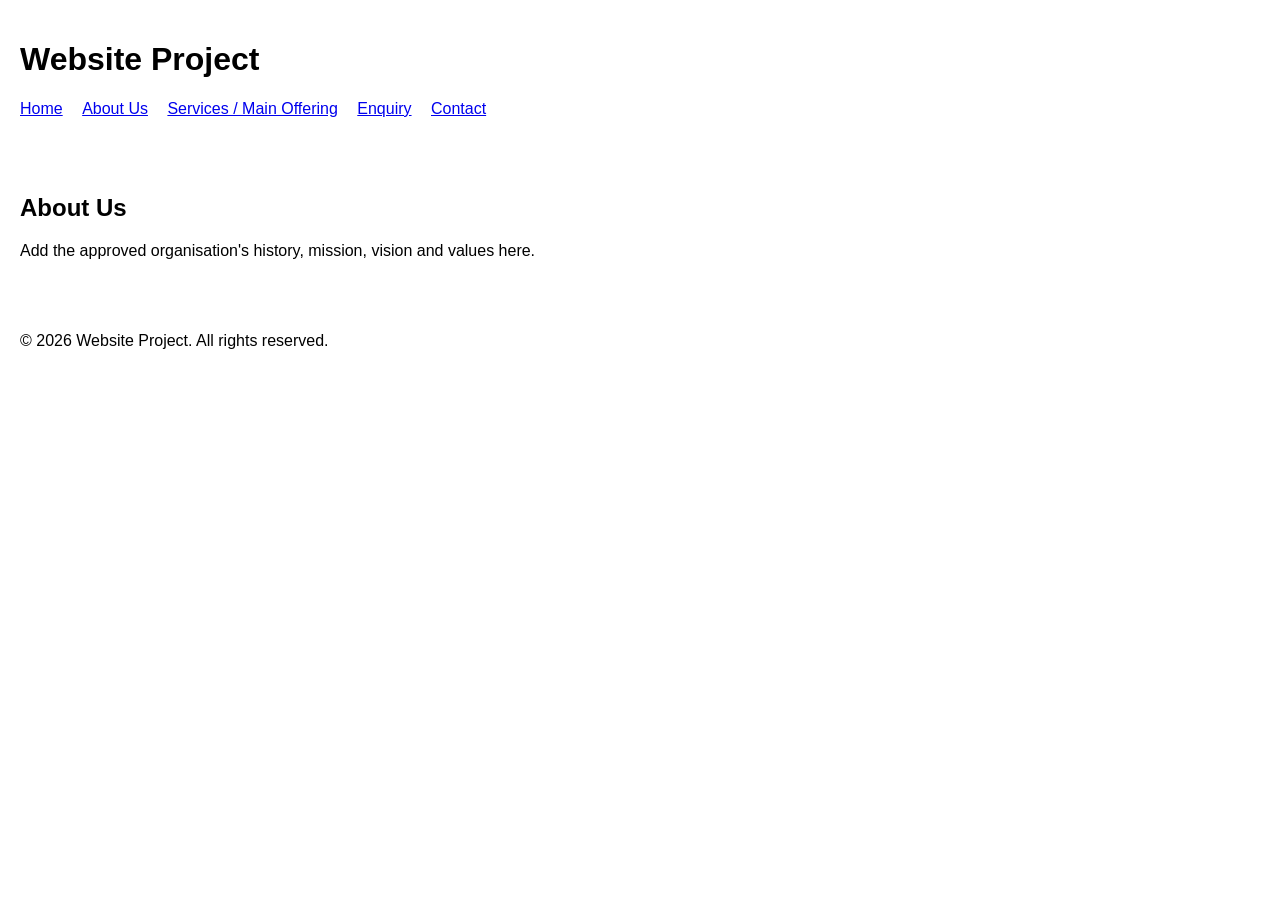
==== about.html @ 6be982ea "Add files via upload" ====
<!DOCTYPE html>
<html lang="en">
<head>
    <meta charset="UTF-8">
    <meta name="viewport" content="width=device-width, initial-scale=1.0">
    <title>About Us | Website Project</title>
    <link rel="stylesheet" href="css/styles.css">
</head>
<body>

    <!-- Header and main navigation -->
    <header>
        <h1>Website Project</h1>
        <nav>
            <ul>
                <li><a href="index.html">Home</a></li>
                <li><a href="about.html">About Us</a></li>
                <li><a href="services.html">Services / Main Offering</a></li>
                <li><a href="enquiry.html">Enquiry</a></li>
                <li><a href="contact.html">Contact</a></li>
            </ul>
        </nav>
    </header>

    <!-- Main page content -->
    <main>
        <section>
            <h2>About Us</h2>
            <p>Add the approved organisation's history, mission, vision and values here.</p>
        </section>
    </main>

    <!-- Website footer -->
    <footer>
        <p>&copy; 2026 Website Project. All rights reserved.</p>
    </footer>

    <script src="js/script.js"></script>
</body>
</html>
---- css/styles.css ----
/* 
   WEDE5020 Part 1
   Basic stylesheet placeholder.
   Detailed CSS styling will be added in a later part of the POE.
*/

body {
    font-family: Arial, sans-serif;
    margin: 0;
    padding: 0;
}

header,
main,
footer {
    padding: 20px;
}

nav ul {
    list-style: none;
    padding: 0;
}

nav li {
    display: inline;
    margin-right: 15px;
}
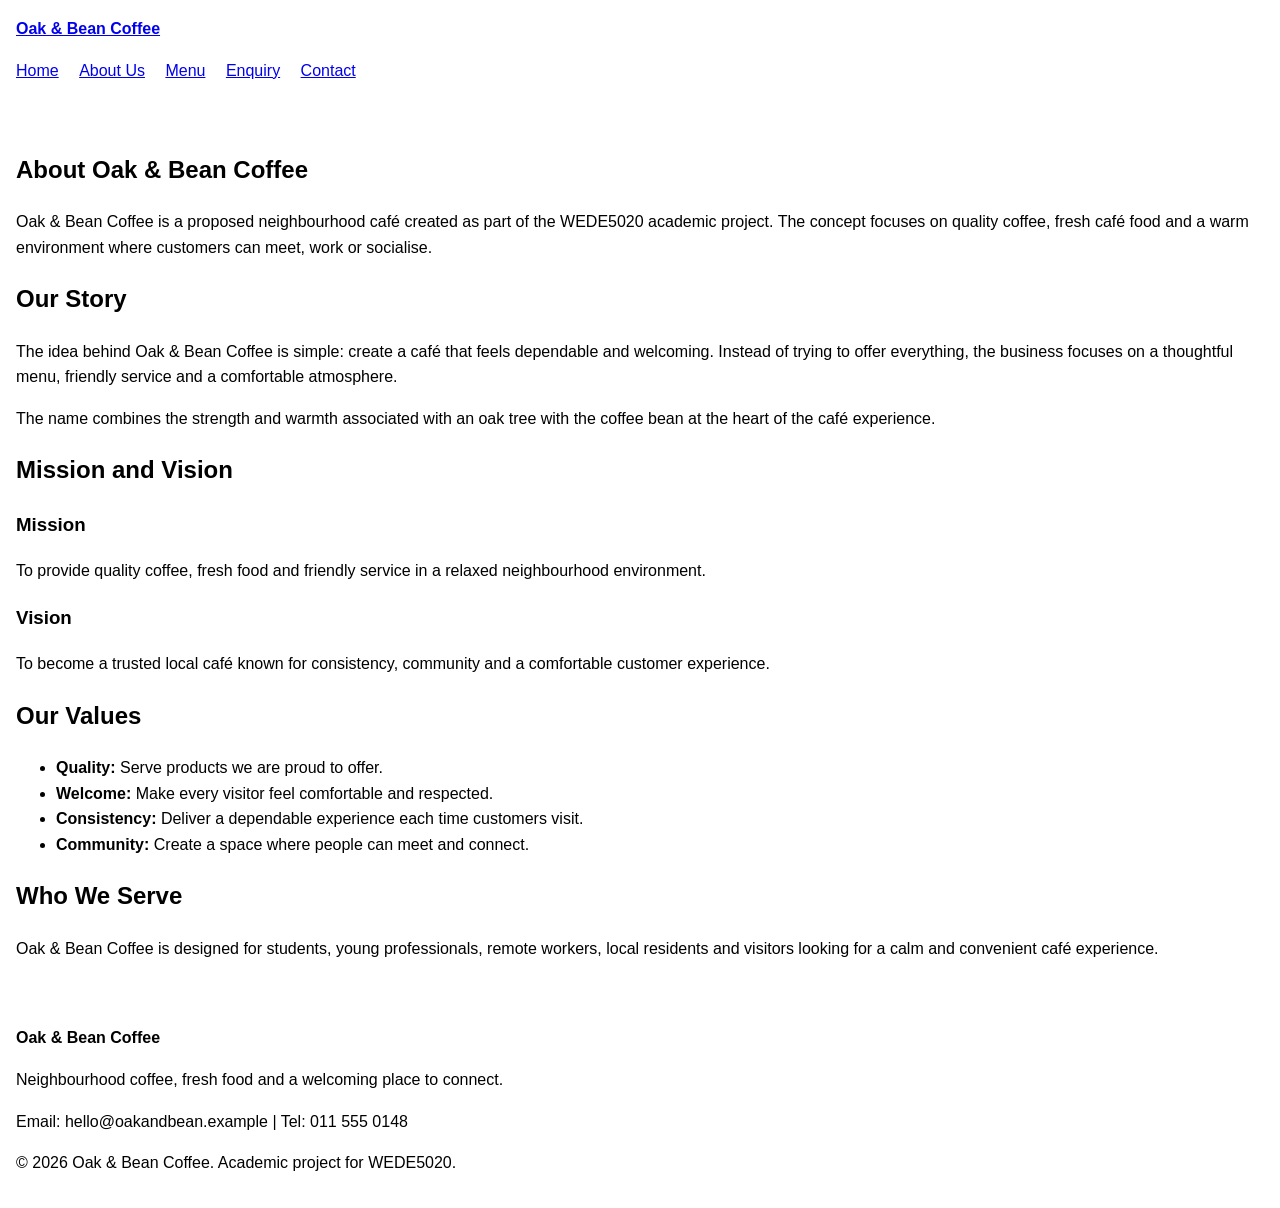
==== commit 7e94fb84: "Implement Part 1 feedback and complete Oak & Bean content Replaced placeholder content, added comple" ====
--- a/about.html
+++ b/about.html
@@ -3,38 +3,70 @@
 <head>
     <meta charset="UTF-8">
     <meta name="viewport" content="width=device-width, initial-scale=1.0">
-    <title>About Us | Website Project</title>
+    <meta name="description" content="Learn about Oak and Bean Coffee, its mission, vision and values.">
+    <title>About Us | Oak &amp; Bean Coffee</title>
     <link rel="stylesheet" href="css/styles.css">
 </head>
 <body>
-
-    <!-- Header and main navigation -->
+    <!-- Site header: repeated on every page to keep navigation consistent -->
     <header>
-        <h1>Website Project</h1>
-        <nav>
+        <a href="index.html" aria-label="Oak and Bean Coffee home">
+            <strong>Oak &amp; Bean Coffee</strong>
+        </a>
+        <nav aria-label="Primary navigation">
             <ul>
                 <li><a href="index.html">Home</a></li>
                 <li><a href="about.html">About Us</a></li>
-                <li><a href="services.html">Services / Main Offering</a></li>
+                <li><a href="menu.html">Menu</a></li>
                 <li><a href="enquiry.html">Enquiry</a></li>
                 <li><a href="contact.html">Contact</a></li>
             </ul>
         </nav>
     </header>
 
-    <!-- Main page content -->
+    <!-- Main content: the organisation story, mission, values and audience -->
     <main>
-        <section>
-            <h2>About Us</h2>
-            <p>Add the approved organisation's history, mission, vision and values here.</p>
+        <section aria-labelledby="about-heading">
+            <h1 id="about-heading">About Oak &amp; Bean Coffee</h1>
+            <p>Oak &amp; Bean Coffee is a proposed neighbourhood café created as part of the WEDE5020 academic project. The concept focuses on quality coffee, fresh café food and a warm environment where customers can meet, work or socialise.</p>
+        </section>
+
+        <section aria-labelledby="story-heading">
+            <h2 id="story-heading">Our Story</h2>
+            <p>The idea behind Oak &amp; Bean Coffee is simple: create a café that feels dependable and welcoming. Instead of trying to offer everything, the business focuses on a thoughtful menu, friendly service and a comfortable atmosphere.</p>
+            <p>The name combines the strength and warmth associated with an oak tree with the coffee bean at the heart of the café experience.</p>
+        </section>
+
+        <section aria-labelledby="mission-heading">
+            <h2 id="mission-heading">Mission and Vision</h2>
+            <h3>Mission</h3>
+            <p>To provide quality coffee, fresh food and friendly service in a relaxed neighbourhood environment.</p>
+            <h3>Vision</h3>
+            <p>To become a trusted local café known for consistency, community and a comfortable customer experience.</p>
+        </section>
+
+        <section aria-labelledby="values-heading">
+            <h2 id="values-heading">Our Values</h2>
+            <ul>
+                <li><strong>Quality:</strong> Serve products we are proud to offer.</li>
+                <li><strong>Welcome:</strong> Make every visitor feel comfortable and respected.</li>
+                <li><strong>Consistency:</strong> Deliver a dependable experience each time customers visit.</li>
+                <li><strong>Community:</strong> Create a space where people can meet and connect.</li>
+            </ul>
+        </section>
+
+        <section aria-labelledby="audience-heading">
+            <h2 id="audience-heading">Who We Serve</h2>
+            <p>Oak &amp; Bean Coffee is designed for students, young professionals, remote workers, local residents and visitors looking for a calm and convenient café experience.</p>
         </section>
     </main>
 
-    <!-- Website footer -->
+    <!-- Site footer: contains business summary and key contact details -->
     <footer>
-        <p>&copy; 2026 Website Project. All rights reserved.</p>
+        <p><strong>Oak &amp; Bean Coffee</strong></p>
+        <p>Neighbourhood coffee, fresh food and a welcoming place to connect.</p>
+        <p>Email: hello@oakandbean.example | Tel: 011 555 0148</p>
+        <p>&copy; 2026 Oak &amp; Bean Coffee. Academic project for WEDE5020.</p>
     </footer>
-
-    <script src="js/script.js"></script>
 </body>
 </html>
--- a/css/styles.css
+++ b/css/styles.css
@@ -1,11 +1,12 @@
-/* 
-   WEDE5020 Part 1
-   Basic stylesheet placeholder.
-   Detailed CSS styling will be added in a later part of the POE.
+/*
+WEDE5020 Part 1 correction stylesheet.
+Only a small readability baseline is included here.
+Full visual styling and responsive design will be completed in Part 2.
 */
 
 body {
     font-family: Arial, sans-serif;
+    line-height: 1.6;
     margin: 0;
     padding: 0;
 }
@@ -13,7 +14,7 @@
 header,
 main,
 footer {
-    padding: 20px;
+    padding: 1rem;
 }
 
 nav ul {
@@ -22,6 +23,11 @@
 }
 
 nav li {
-    display: inline;
-    margin-right: 15px;
+    display: inline-block;
+    margin-right: 1rem;
 }
+
+img {
+    max-width: 100%;
+    height: auto;
+}
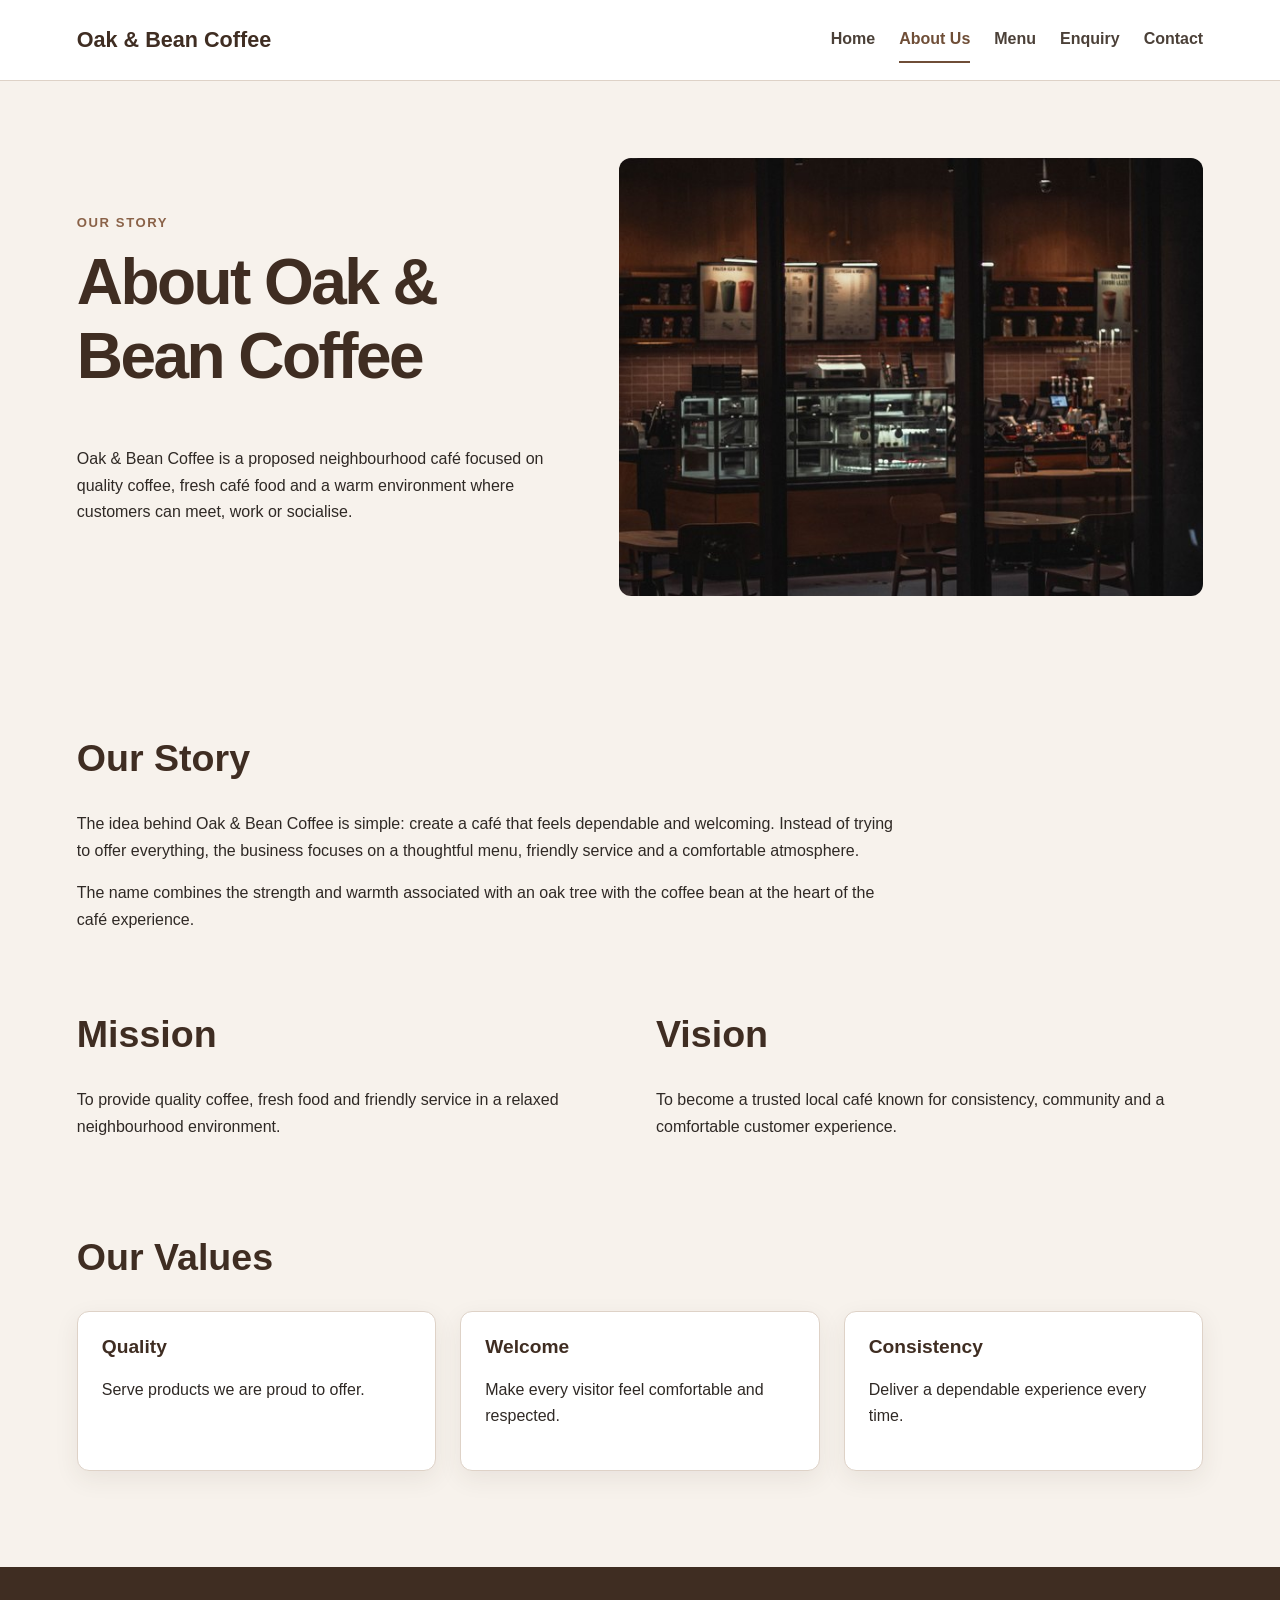
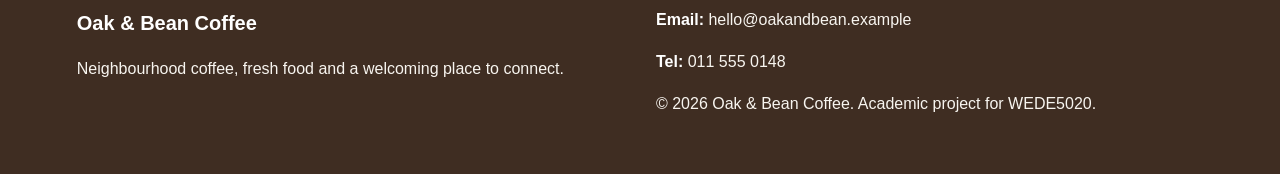
==== commit ecda0076: "Add files via upload Complete Part 2 visual design and responsive website" ====
--- a/about.html
+++ b/about.html
@@ -3,70 +3,83 @@
 <head>
     <meta charset="UTF-8">
     <meta name="viewport" content="width=device-width, initial-scale=1.0">
-    <meta name="description" content="Learn about Oak and Bean Coffee, its mission, vision and values.">
+    <meta name="description" content="Learn about Oak and Bean Coffee, its mission, story and values.">
     <title>About Us | Oak &amp; Bean Coffee</title>
     <link rel="stylesheet" href="css/styles.css">
 </head>
 <body>
-    <!-- Site header: repeated on every page to keep navigation consistent -->
-    <header>
-        <a href="index.html" aria-label="Oak and Bean Coffee home">
-            <strong>Oak &amp; Bean Coffee</strong>
-        </a>
+<!-- Site header: shared across all pages for consistent navigation -->
+<header class="site-header">
+    <div class="header-inner">
+        <a class="brand" href="index.html" aria-label="Oak and Bean Coffee home">Oak &amp; Bean Coffee</a>
         <nav aria-label="Primary navigation">
             <ul>
-                <li><a href="index.html">Home</a></li>
-                <li><a href="about.html">About Us</a></li>
-                <li><a href="menu.html">Menu</a></li>
-                <li><a href="enquiry.html">Enquiry</a></li>
-                <li><a href="contact.html">Contact</a></li>
+                <li><a href="index.html">Home</a></li><li><a href="about.html" aria-current="page">About Us</a></li><li><a href="menu.html">Menu</a></li><li><a href="enquiry.html">Enquiry</a></li><li><a href="contact.html">Contact</a></li>
             </ul>
         </nav>
-    </header>
+    </div>
+</header>
+<main>
+    <!-- Compact internal-page introduction -->
+    <section class="page-intro" aria-labelledby="about-heading">
+        <div>
+            <p class="eyebrow">Our story</p>
+            <h1 id="about-heading">About Oak &amp; Bean Coffee</h1>
+            <p>Oak &amp; Bean Coffee is a proposed neighbourhood café focused on quality coffee, fresh café food and a warm environment where customers can meet, work or socialise.</p>
+        </div>
+        <figure>
+            <picture>
+    <source media="(max-width: 600px)" srcset="images/interior-cafe-640.jpg">
+    <source media="(max-width: 900px)" srcset="images/interior-cafe-1200.jpg">
+    <img
+         src="images/interior-cafe.jpg"
+         srcset="images/interior-cafe-640.jpg 640w, images/interior-cafe-1200.jpg 1200w, images/interior-cafe.jpg 1600w"
+         sizes="(max-width: 600px) 92vw, (max-width: 900px) 88vw, 50vw"
+         alt="Warm café interior with counter seating and coffee equipment"
+         loading="lazy">
+</picture>
+        </figure>
+    </section>
 
-    <!-- Main content: the organisation story, mission, values and audience -->
-    <main>
-        <section aria-labelledby="about-heading">
-            <h1 id="about-heading">About Oak &amp; Bean Coffee</h1>
-            <p>Oak &amp; Bean Coffee is a proposed neighbourhood café created as part of the WEDE5020 academic project. The concept focuses on quality coffee, fresh café food and a warm environment where customers can meet, work or socialise.</p>
-        </section>
+    <section class="content-narrow" aria-labelledby="story-heading">
+        <h2 id="story-heading">Our Story</h2>
+        <p>The idea behind Oak &amp; Bean Coffee is simple: create a café that feels dependable and welcoming. Instead of trying to offer everything, the business focuses on a thoughtful menu, friendly service and a comfortable atmosphere.</p>
+        <p>The name combines the strength and warmth associated with an oak tree with the coffee bean at the heart of the café experience.</p>
+    </section>
 
-        <section aria-labelledby="story-heading">
-            <h2 id="story-heading">Our Story</h2>
-            <p>The idea behind Oak &amp; Bean Coffee is simple: create a café that feels dependable and welcoming. Instead of trying to offer everything, the business focuses on a thoughtful menu, friendly service and a comfortable atmosphere.</p>
-            <p>The name combines the strength and warmth associated with an oak tree with the coffee bean at the heart of the café experience.</p>
-        </section>
+    <section class="two-column" aria-labelledby="mission-heading">
+        <div>
+            <h2 id="mission-heading">Mission</h2>
+            <p>To provide quality coffee, fresh food and friendly service in a relaxed neighbourhood environment.</p>
+        </div>
+        <div>
+            <h2>Vision</h2>
+            <p>To become a trusted local café known for consistency, community and a comfortable customer experience.</p>
+        </div>
+    </section>
 
-        <section aria-labelledby="mission-heading">
-            <h2 id="mission-heading">Mission and Vision</h2>
-            <h3>Mission</h3>
-            <p>To provide quality coffee, fresh food and friendly service in a relaxed neighbourhood environment.</p>
-            <h3>Vision</h3>
-            <p>To become a trusted local café known for consistency, community and a comfortable customer experience.</p>
-        </section>
-
-        <section aria-labelledby="values-heading">
-            <h2 id="values-heading">Our Values</h2>
-            <ul>
-                <li><strong>Quality:</strong> Serve products we are proud to offer.</li>
-                <li><strong>Welcome:</strong> Make every visitor feel comfortable and respected.</li>
-                <li><strong>Consistency:</strong> Deliver a dependable experience each time customers visit.</li>
-                <li><strong>Community:</strong> Create a space where people can meet and connect.</li>
-            </ul>
-        </section>
-
-        <section aria-labelledby="audience-heading">
-            <h2 id="audience-heading">Who We Serve</h2>
-            <p>Oak &amp; Bean Coffee is designed for students, young professionals, remote workers, local residents and visitors looking for a calm and convenient café experience.</p>
-        </section>
-    </main>
-
-    <!-- Site footer: contains business summary and key contact details -->
-    <footer>
-        <p><strong>Oak &amp; Bean Coffee</strong></p>
-        <p>Neighbourhood coffee, fresh food and a welcoming place to connect.</p>
-        <p>Email: hello@oakandbean.example | Tel: 011 555 0148</p>
-        <p>&copy; 2026 Oak &amp; Bean Coffee. Academic project for WEDE5020.</p>
-    </footer>
+    <section class="section" aria-labelledby="values-heading">
+        <div class="section-heading"><h2 id="values-heading">Our Values</h2></div>
+        <div class="card-grid">
+            <article class="card"><h3>Quality</h3><p>Serve products we are proud to offer.</p></article>
+            <article class="card"><h3>Welcome</h3><p>Make every visitor feel comfortable and respected.</p></article>
+            <article class="card"><h3>Consistency</h3><p>Deliver a dependable experience every time.</p></article>
+        </div>
+    </section>
+</main>
+<!-- Site footer: shared across all pages -->
+<footer class="site-footer">
+    <div class="footer-inner">
+        <div>
+            <p class="footer-brand">Oak &amp; Bean Coffee</p>
+            <p>Neighbourhood coffee, fresh food and a welcoming place to connect.</p>
+        </div>
+        <div>
+            <p><strong>Email:</strong> hello@oakandbean.example</p>
+            <p><strong>Tel:</strong> 011 555 0148</p>
+            <p>&copy; 2026 Oak &amp; Bean Coffee. Academic project for WEDE5020.</p>
+        </div>
+    </div>
+</footer>
 </body>
-</html>
+</html>
--- a/css/styles.css
+++ b/css/styles.css
@@ -1,33 +1,637 @@
 /*
-WEDE5020 Part 1 correction stylesheet.
-Only a small readability baseline is included here.
-Full visual styling and responsive design will be completed in Part 2.
+WEDE5020 Part 2 — Oak & Bean Coffee
+External stylesheet used by all five pages.
+
+The file is organised into clearly labelled sections so that the design,
+responsive behaviour and accessibility decisions are easy to understand.
 */
 
+/* 1. Reset and shared design variables */
+:root {
+    --bg: #f7f2ec;
+    --surface: #ffffff;
+    --surface-soft: #eee3d8;
+    --text: #2f2925;
+    --muted: #6e6259;
+    --brown: #6f4e37;
+    --brown-dark: #3f2d22;
+    --border: #ded2c7;
+    --shadow: 0 0.5rem 1.5rem rgba(63, 45, 34, 0.08);
+    --radius: 0.75rem;
+    --max-width: 1180px;
+}
+
+* {
+    box-sizing: border-box;
+}
+
+html {
+    scroll-behavior: smooth;
+}
+
 body {
-    font-family: Arial, sans-serif;
-    line-height: 1.6;
+    margin: 0;
+    font-family: Arial, Helvetica, sans-serif;
+    font-size: 1rem;
+    line-height: 1.65;
+    color: var(--text);
+    background: var(--bg);
+}
+
+img {
+    display: block;
+    width: 100%;
+    height: auto;
+}
+
+figure {
+    margin: 0;
+}
+
+a {
+    color: var(--brown);
+    text-decoration-thickness: 0.08em;
+    text-underline-offset: 0.18em;
+}
+
+a:hover,
+a:focus-visible {
+    color: var(--brown-dark);
+}
+
+button,
+input,
+select,
+textarea {
+    font: inherit;
+}
+
+/* 2. Typography */
+h1,
+h2,
+h3 {
+    margin-top: 0;
+    line-height: 1.15;
+    color: var(--brown-dark);
+}
+
+h1 {
+    font-size: clamp(2.25rem, 5vw, 4rem);
+    letter-spacing: -0.04em;
+    max-width: 12ch;
+}
+
+h2 {
+    font-size: clamp(1.65rem, 3vw, 2.35rem);
+}
+
+h3 {
+    font-size: 1.2rem;
+}
+
+p {
+    margin-top: 0;
+    margin-bottom: 1rem;
+}
+
+.eyebrow {
+    margin-bottom: 0.75rem;
+    color: #8a6248;
+    font-size: 0.82rem;
+    font-weight: 700;
+    letter-spacing: 0.12em;
+    text-transform: uppercase;
+}
+
+.section-heading {
+    max-width: 42rem;
+    margin-bottom: 1.5rem;
+}
+
+/* 3. Header and navigation — Flexbox */
+.site-header {
+    position: sticky;
+    top: 0;
+    z-index: 20;
+    background: rgba(255,255,255,0.96);
+    border-bottom: 1px solid var(--border);
+}
+
+.header-inner {
+    width: min(var(--max-width), 88%);
+    margin: 0 auto;
+    min-height: 5rem;
+    display: flex;
+    align-items: center;
+    justify-content: space-between;
+    gap: 2rem;
+}
+
+.brand {
+    color: var(--brown-dark);
+    font-size: 1.35rem;
+    font-weight: 800;
+    text-decoration: none;
+}
+
+nav ul {
+    display: flex;
+    align-items: center;
+    gap: 1.5rem;
+    list-style: none;
     margin: 0;
     padding: 0;
 }
 
-header,
-main,
-footer {
-    padding: 1rem;
-}
-
-nav ul {
+nav a {
+    display: inline-block;
+    padding: 0.55rem 0;
+    color: #4b4038;
+    font-weight: 700;
+    text-decoration: none;
+    border-bottom: 2px solid transparent;
+}
+
+nav a:hover,
+nav a:focus-visible,
+nav a[aria-current="page"] {
+    color: var(--brown);
+    border-bottom-color: var(--brown);
+}
+
+/* 4. Shared page layout */
+main {
+    width: min(var(--max-width), 88%);
+    margin: 0 auto;
+}
+
+.section,
+.split-section,
+.cta-panel,
+.menu-section,
+.content-narrow,
+.two-column,
+.form-layout {
+    margin: 5rem 0;
+}
+
+/* 5. Home hero — CSS Grid */
+.home-hero {
+    min-height: 70vh;
+    display: grid;
+    grid-template-columns: 1.05fr 0.95fr;
+    align-items: center;
+    gap: 4rem;
+    padding: 5rem 0 4rem;
+}
+
+.hero-copy > p:not(.eyebrow) {
+    max-width: 42rem;
+    font-size: 1.08rem;
+}
+
+.hero-media img {
+    aspect-ratio: 4 / 3;
+    object-fit: cover;
+    border-radius: var(--radius);
+}
+
+.hero-media figcaption {
+    margin-top: 0.65rem;
+    color: var(--muted);
+    font-size: 0.9rem;
+}
+
+/* 6. Buttons and pseudo-classes */
+.button-row {
+    display: flex;
+    flex-wrap: wrap;
+    gap: 0.85rem;
+    margin-top: 1.5rem;
+}
+
+.button {
+    display: inline-block;
+    padding: 0.85rem 1.25rem;
+    border: 2px solid var(--brown);
+    border-radius: 0.4rem;
+    font-weight: 700;
+    text-decoration: none;
+    transition: transform 0.18s ease, background-color 0.18s ease, color 0.18s ease;
+}
+
+.button:hover,
+.button:focus-visible {
+    transform: translateY(-2px);
+    text-decoration: none;
+}
+
+.button-primary {
+    background: var(--brown);
+    color: #fff;
+}
+
+.button-primary:hover,
+.button-primary:focus-visible {
+    background: var(--brown-dark);
+    color: #fff;
+}
+
+.button-secondary {
+    color: var(--brown);
+    background: transparent;
+}
+
+.button-secondary:hover,
+.button-secondary:focus-visible {
+    background: var(--surface-soft);
+}
+
+.button-light {
+    border-color: #fff;
+    background: #fff;
+    color: var(--brown-dark);
+}
+
+.button-light:hover,
+.button-light:focus-visible {
+    background: var(--surface-soft);
+    color: var(--brown-dark);
+}
+
+/* 7. Cards — Grid */
+.card-grid {
+    display: grid;
+    grid-template-columns: repeat(3, 1fr);
+    gap: 1.5rem;
+}
+
+.card {
+    padding: 1.5rem;
+    background: var(--surface);
+    border: 1px solid var(--border);
+    border-radius: var(--radius);
+    box-shadow: var(--shadow);
+    transition: transform 0.18s ease, box-shadow 0.18s ease;
+}
+
+.card:hover {
+    transform: translateY(-4px);
+    box-shadow: 0 0.75rem 1.8rem rgba(63, 45, 34, 0.12);
+}
+
+.card a,
+.text-link {
+    font-weight: 700;
+}
+
+/* 8. Split content sections */
+.split-section {
+    display: grid;
+    grid-template-columns: 1fr 1fr;
+    align-items: center;
+    gap: 3rem;
+    padding: 2rem;
+    background: var(--surface-soft);
+    border-radius: var(--radius);
+}
+
+.split-media img {
+    aspect-ratio: 4 / 3;
+    object-fit: cover;
+    border-radius: 0.55rem;
+}
+
+/* 9. CTA panel */
+.cta-panel {
+    padding: 2.75rem;
+    text-align: center;
+    background: var(--brown-dark);
+    color: #fff;
+    border-radius: var(--radius);
+}
+
+.cta-panel h2,
+.cta-panel strong {
+    color: #fff;
+}
+
+/* 10. Internal page introductions */
+.page-intro {
+    min-height: 36rem;
+    display: grid;
+    grid-template-columns: 0.9fr 1.1fr;
+    align-items: center;
+    gap: 4rem;
+    padding: 4rem 0 3rem;
+}
+
+.page-intro-text {
+    min-height: 22rem;
+    grid-template-columns: 1fr;
+    max-width: 50rem;
+}
+
+.page-intro figure img {
+    aspect-ratio: 4 / 3;
+    object-fit: cover;
+    border-radius: var(--radius);
+}
+
+.content-narrow {
+    max-width: 52rem;
+}
+
+.two-column {
+    display: grid;
+    grid-template-columns: repeat(2, 1fr);
+    gap: 2rem;
+}
+
+/* 11. Menu layouts */
+.menu-section h2 {
+    padding-bottom: 0.75rem;
+    border-bottom: 1px solid var(--border);
+}
+
+.menu-grid {
+    display: grid;
+    grid-template-columns: repeat(2, 1fr);
+    gap: 1rem;
+}
+
+.menu-item {
+    display: flex;
+    justify-content: space-between;
+    gap: 1.25rem;
+    padding: 1.25rem;
+    background: var(--surface);
+    border: 1px solid var(--border);
+    border-radius: 0.55rem;
+}
+
+.menu-item h3,
+.menu-item p {
+    margin-bottom: 0.4rem;
+}
+
+.menu-item strong {
+    color: var(--brown);
+    white-space: nowrap;
+}
+
+/* 12. Form styles and focus accessibility */
+.form-layout {
+    display: grid;
+    grid-template-columns: 1.5fr 0.75fr;
+    align-items: start;
+    gap: 2rem;
+}
+
+form {
+    padding: 2rem;
+    background: var(--surface);
+    border: 1px solid var(--border);
+    border-radius: var(--radius);
+    box-shadow: var(--shadow);
+}
+
+.field {
+    margin-bottom: 1.25rem;
+}
+
+label {
+    display: block;
+    margin-bottom: 0.35rem;
+    font-weight: 700;
+}
+
+input,
+select,
+textarea {
+    width: 100%;
+    padding: 0.8rem 0.9rem;
+    color: var(--text);
+    background: #fff;
+    border: 1px solid #b7a99c;
+    border-radius: 0.4rem;
+}
+
+input:focus,
+select:focus,
+textarea:focus {
+    outline: 3px solid rgba(111, 78, 55, 0.2);
+    border-color: var(--brown);
+}
+
+textarea {
+    resize: vertical;
+}
+
+button {
+    padding: 0.9rem 1.3rem;
+    background: var(--brown);
+    color: #fff;
+    border: 0;
+    border-radius: 0.4rem;
+    font-weight: 700;
+    cursor: pointer;
+}
+
+button:hover,
+button:focus-visible {
+    background: var(--brown-dark);
+}
+
+.info-panel {
+    padding: 1.5rem;
+    background: var(--surface-soft);
+    border-left: 0.35rem solid var(--brown);
+    border-radius: 0.3rem;
+}
+
+/* 13. Contact */
+address {
+    font-style: normal;
+}
+
+.hours-list {
     list-style: none;
+    margin: 0;
     padding: 0;
 }
 
-nav li {
-    display: inline-block;
-    margin-right: 1rem;
-}
-
-img {
-    max-width: 100%;
-    height: auto;
-}
+.hours-list li {
+    display: flex;
+    justify-content: space-between;
+    gap: 1rem;
+    padding: 0.7rem 0;
+    border-bottom: 1px solid var(--border);
+}
+
+/* 14. Footer */
+.site-footer {
+    margin-top: 6rem;
+    padding: 2.5rem 0;
+    background: var(--brown-dark);
+    color: #f8f5f0;
+}
+
+.footer-inner {
+    width: min(var(--max-width), 88%);
+    margin: 0 auto;
+    display: grid;
+    grid-template-columns: 1fr 1fr;
+    gap: 2rem;
+}
+
+.footer-brand {
+    color: #fff;
+    font-size: 1.25rem;
+    font-weight: 800;
+}
+
+.site-footer strong {
+    color: #fff;
+}
+
+/* 15. Tablet breakpoint */
+@media (max-width: 900px) {
+    .header-inner {
+        width: 92%;
+        flex-direction: column;
+        align-items: flex-start;
+        gap: 0.6rem;
+        padding: 1rem 0;
+    }
+
+    nav ul {
+        flex-wrap: wrap;
+        gap: 1rem;
+    }
+
+    main,
+    .footer-inner {
+        width: 92%;
+    }
+
+    .home-hero,
+    .page-intro,
+    .split-section {
+        grid-template-columns: 1fr;
+        gap: 2rem;
+    }
+
+    .home-hero {
+        min-height: auto;
+        padding-top: 3.5rem;
+    }
+
+    .page-intro {
+        min-height: auto;
+        padding-top: 3rem;
+    }
+
+    .card-grid {
+        grid-template-columns: repeat(2, 1fr);
+    }
+
+    .menu-grid {
+        grid-template-columns: 1fr;
+    }
+
+    .form-layout {
+        grid-template-columns: 1fr;
+    }
+}
+
+/* 16. Mobile breakpoint */
+@media (max-width: 600px) {
+    body {
+        font-size: 0.96rem;
+    }
+
+    .site-header {
+        position: static;
+    }
+
+    .brand {
+        width: 100%;
+        text-align: center;
+    }
+
+    nav {
+        width: 100%;
+    }
+
+    nav ul {
+        flex-direction: column;
+        gap: 0.35rem;
+    }
+
+    nav li,
+    nav a {
+        width: 100%;
+    }
+
+    nav a {
+        padding: 0.75rem;
+        text-align: center;
+        background: var(--surface-soft);
+        border: 1px solid var(--border);
+        border-radius: 0.4rem;
+    }
+
+    .home-hero,
+    .page-intro {
+        padding-top: 2.25rem;
+    }
+
+    .section,
+    .split-section,
+    .cta-panel,
+    .menu-section,
+    .content-narrow,
+    .two-column,
+    .form-layout {
+        margin: 3rem 0;
+    }
+
+    .button-row {
+        flex-direction: column;
+    }
+
+    .button {
+        width: 100%;
+        text-align: center;
+    }
+
+    .card-grid,
+    .two-column,
+    .footer-inner {
+        grid-template-columns: 1fr;
+    }
+
+    .split-section,
+    .cta-panel,
+    form {
+        padding: 1.25rem;
+    }
+
+    .menu-item {
+        flex-direction: column;
+    }
+
+    .hours-list li {
+        flex-direction: column;
+        gap: 0.2rem;
+    }
+
+    button {
+        width: 100%;
+    }
+
+    .site-footer {
+        text-align: center;
+    }
+}
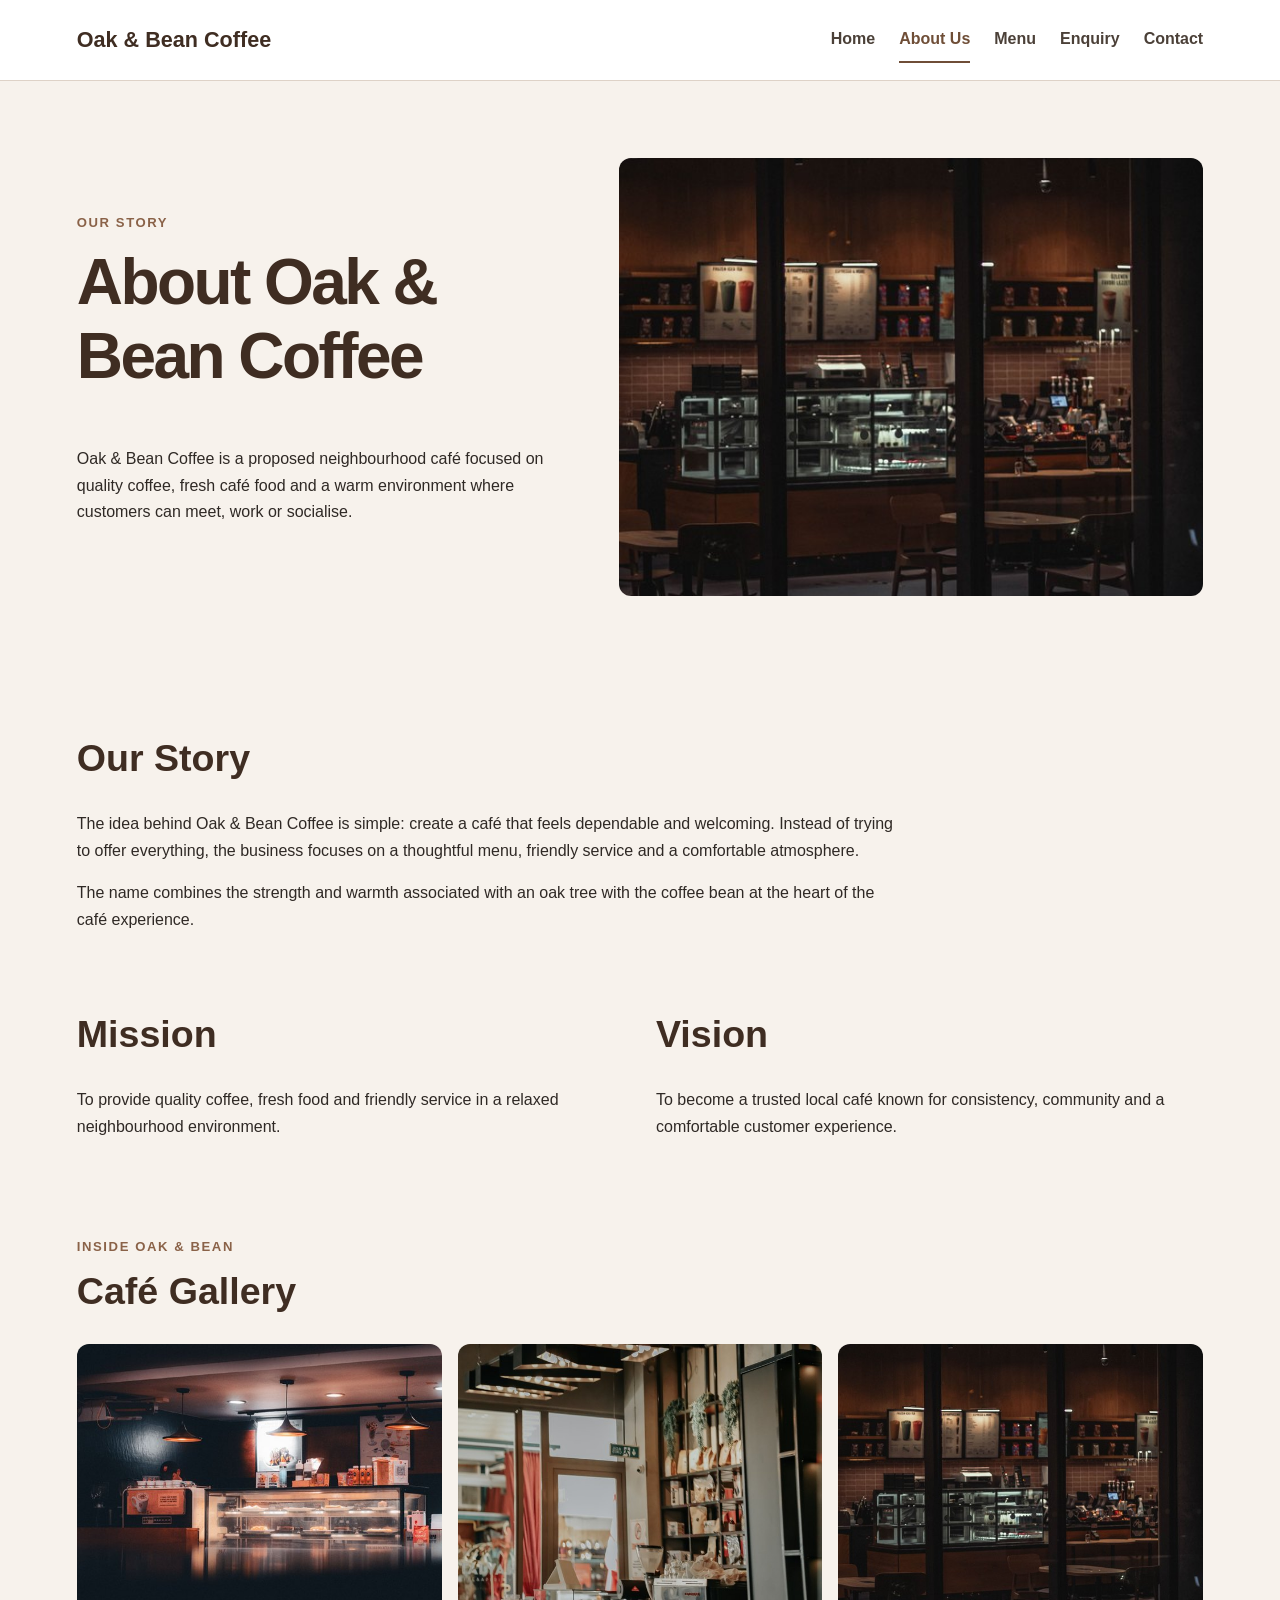
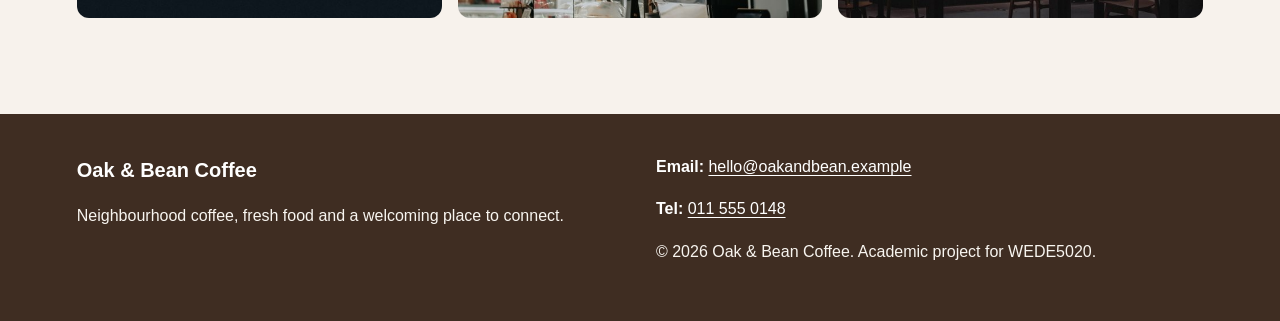
==== commit dc31e691: "Add Part 3 JavaScript interactions and dynamic menu" ====
--- a/about.html
+++ b/about.html
@@ -3,11 +3,27 @@
 <head>
     <meta charset="UTF-8">
     <meta name="viewport" content="width=device-width, initial-scale=1.0">
-    <meta name="description" content="Learn about Oak and Bean Coffee, its mission, story and values.">
-    <title>About Us | Oak &amp; Bean Coffee</title>
+    <meta name="description" content="Learn about Oak & Bean Coffee, our story, mission, values and community-focused café experience in Johannesburg.">
+    <meta name="keywords" content="Oak and Bean Coffee story, Johannesburg café, community coffee shop, café values">
+    <meta name="author" content="Samuel Mandla Dhladhla">
+    <meta name="robots" content="index, follow">
+    <link rel="canonical" href="https://samueldhladhla.github.io/ST10506857-WEDE5020-Part1/about.html">
+    <meta property="og:type" content="website">
+    <meta property="og:title" content="About Our Neighbourhood Café | Oak & Bean Coffee">
+    <meta property="og:description" content="Learn about Oak & Bean Coffee, our story, mission, values and community-focused café experience in Johannesburg.">
+    <meta property="og:url" content="https://samueldhladhla.github.io/ST10506857-WEDE5020-Part1/about.html">
+    <meta property="og:image" content="https://samueldhladhla.github.io/ST10506857-WEDE5020-Part1/images/interior-cafe.jpg">
+    <meta property="og:site_name" content="Oak & Bean Coffee">
+    <meta name="twitter:card" content="summary_large_image">
+    <meta name="twitter:title" content="About Our Neighbourhood Café | Oak & Bean Coffee">
+    <meta name="twitter:description" content="Learn about Oak & Bean Coffee, our story, mission, values and community-focused café experience in Johannesburg.">
+    <title>About Our Neighbourhood Café | Oak &amp; Bean Coffee</title>
     <link rel="stylesheet" href="css/styles.css">
+    <script src="js/script.js" defer></script>
+
 </head>
 <body>
+<a class="skip-link" href="#main-content">Skip to main content</a>
 <!-- Site header: shared across all pages for consistent navigation -->
 <header class="site-header">
     <div class="header-inner">
@@ -19,53 +35,80 @@
         </nav>
     </div>
 </header>
-<main>
-    <!-- Compact internal-page introduction -->
-    <section class="page-intro" aria-labelledby="about-heading">
+<main id="main-content">
+    <section class="page-intro reveal" aria-labelledby="about-heading">
         <div>
             <p class="eyebrow">Our story</p>
             <h1 id="about-heading">About Oak &amp; Bean Coffee</h1>
             <p>Oak &amp; Bean Coffee is a proposed neighbourhood café focused on quality coffee, fresh café food and a warm environment where customers can meet, work or socialise.</p>
         </div>
-        <figure>
-            <picture>
+        <figure><picture>
     <source media="(max-width: 600px)" srcset="images/interior-cafe-640.jpg">
     <source media="(max-width: 900px)" srcset="images/interior-cafe-1200.jpg">
     <img
          src="images/interior-cafe.jpg"
          srcset="images/interior-cafe-640.jpg 640w, images/interior-cafe-1200.jpg 1200w, images/interior-cafe.jpg 1600w"
          sizes="(max-width: 600px) 92vw, (max-width: 900px) 88vw, 50vw"
+         width="1365" height="2047"
          alt="Warm café interior with counter seating and coffee equipment"
          loading="lazy">
-</picture>
-        </figure>
+</picture></figure>
     </section>
 
-    <section class="content-narrow" aria-labelledby="story-heading">
+    <section class="content-narrow reveal" aria-labelledby="story-heading">
         <h2 id="story-heading">Our Story</h2>
         <p>The idea behind Oak &amp; Bean Coffee is simple: create a café that feels dependable and welcoming. Instead of trying to offer everything, the business focuses on a thoughtful menu, friendly service and a comfortable atmosphere.</p>
         <p>The name combines the strength and warmth associated with an oak tree with the coffee bean at the heart of the café experience.</p>
     </section>
 
-    <section class="two-column" aria-labelledby="mission-heading">
-        <div>
-            <h2 id="mission-heading">Mission</h2>
-            <p>To provide quality coffee, fresh food and friendly service in a relaxed neighbourhood environment.</p>
-        </div>
-        <div>
-            <h2>Vision</h2>
-            <p>To become a trusted local café known for consistency, community and a comfortable customer experience.</p>
+    <section class="two-column reveal" aria-labelledby="mission-heading">
+        <div><h2 id="mission-heading">Mission</h2><p>To provide quality coffee, fresh food and friendly service in a relaxed neighbourhood environment.</p></div>
+        <div><h2>Vision</h2><p>To become a trusted local café known for consistency, community and a comfortable customer experience.</p></div>
+    </section>
+
+    <section class="section reveal" aria-labelledby="gallery-heading">
+        <div class="section-heading"><p class="eyebrow">Inside Oak &amp; Bean</p><h2 id="gallery-heading">Café Gallery</h2></div>
+        <div class="gallery-grid" data-gallery>
+            <button class="gallery-item" type="button" data-full="images/hero-cafe.jpg" aria-label="Open café counter image"><picture>
+    <source media="(max-width: 600px)" srcset="images/hero-cafe-640.jpg">
+    <source media="(max-width: 900px)" srcset="images/hero-cafe-1200.jpg">
+    <img
+         src="images/hero-cafe.jpg"
+         srcset="images/hero-cafe-640.jpg 640w, images/hero-cafe-1200.jpg 1200w, images/hero-cafe.jpg 1600w"
+         sizes="(max-width: 600px) 92vw, (max-width: 900px) 88vw, 50vw"
+         width="2048" height="1365"
+         alt="Café counter and pastry display"
+         loading="lazy">
+</picture></button>
+            <button class="gallery-item" type="button" data-full="images/about-cafe.jpg" aria-label="Open modern café interior image"><picture>
+    <source media="(max-width: 600px)" srcset="images/about-cafe-640.jpg">
+    <source media="(max-width: 900px)" srcset="images/about-cafe-1200.jpg">
+    <img
+         src="images/about-cafe.jpg"
+         srcset="images/about-cafe-640.jpg 640w, images/about-cafe-1200.jpg 1200w, images/about-cafe.jpg 1600w"
+         sizes="(max-width: 600px) 92vw, (max-width: 900px) 88vw, 50vw"
+         width="1365" height="2048"
+         alt="Modern café interior with coffee equipment"
+         loading="lazy">
+</picture></button>
+            <button class="gallery-item" type="button" data-full="images/interior-cafe.jpg" aria-label="Open café seating image"><picture>
+    <source media="(max-width: 600px)" srcset="images/interior-cafe-640.jpg">
+    <source media="(max-width: 900px)" srcset="images/interior-cafe-1200.jpg">
+    <img
+         src="images/interior-cafe.jpg"
+         srcset="images/interior-cafe-640.jpg 640w, images/interior-cafe-1200.jpg 1200w, images/interior-cafe.jpg 1600w"
+         sizes="(max-width: 600px) 92vw, (max-width: 900px) 88vw, 50vw"
+         width="1365" height="2047"
+         alt="Café seating and counter area"
+         loading="lazy">
+</picture></button>
         </div>
     </section>
 
-    <section class="section" aria-labelledby="values-heading">
-        <div class="section-heading"><h2 id="values-heading">Our Values</h2></div>
-        <div class="card-grid">
-            <article class="card"><h3>Quality</h3><p>Serve products we are proud to offer.</p></article>
-            <article class="card"><h3>Welcome</h3><p>Make every visitor feel comfortable and respected.</p></article>
-            <article class="card"><h3>Consistency</h3><p>Deliver a dependable experience every time.</p></article>
-        </div>
-    </section>
+    <dialog id="lightbox" class="lightbox">
+        <button class="lightbox-close" type="button" aria-label="Close image viewer">&times;</button>
+        <img id="lightbox-image" src="" alt="">
+    </dialog>
 </main>
 <!-- Site footer: shared across all pages -->
 <footer class="site-footer">
@@ -75,8 +118,8 @@
             <p>Neighbourhood coffee, fresh food and a welcoming place to connect.</p>
         </div>
         <div>
-            <p><strong>Email:</strong> hello@oakandbean.example</p>
-            <p><strong>Tel:</strong> 011 555 0148</p>
+            <p><strong>Email:</strong> <a href="mailto:hello@oakandbean.example">hello@oakandbean.example</a></p>
+            <p><strong>Tel:</strong> <a href="tel:+27115550148">011 555 0148</a></p>
             <p>&copy; 2026 Oak &amp; Bean Coffee. Academic project for WEDE5020.</p>
         </div>
     </div>
--- a/css/styles.css
+++ b/css/styles.css
@@ -635,3 +635,222 @@
         text-align: center;
     }
 }
+
+
+/* ======================================================
+   PART 3 — FUNCTIONALITY, SEO SUPPORT & INTERACTIVE UI
+   ====================================================== */
+
+.skip-link {
+    position: absolute;
+    left: -9999px;
+    top: 0;
+    z-index: 100;
+    padding: 0.75rem 1rem;
+    background: #fff;
+    color: var(--brown-dark);
+}
+
+.skip-link:focus {
+    left: 1rem;
+    top: 1rem;
+}
+
+.site-footer a {
+    color: #fff;
+}
+
+.menu-tools {
+    display: grid;
+    grid-template-columns: 2fr 1fr 1fr;
+    gap: 1rem;
+    align-items: end;
+    margin-bottom: 1rem;
+}
+
+.compact-field {
+    margin-bottom: 0;
+}
+
+.results-summary {
+    color: var(--muted);
+    font-size: 0.95rem;
+}
+
+.empty-state {
+    grid-column: 1 / -1;
+    padding: 1.25rem;
+    background: var(--surface);
+    border: 1px solid var(--border);
+    border-radius: var(--radius);
+}
+
+.accordion {
+    border-top: 1px solid var(--border);
+}
+
+.accordion-item {
+    border-bottom: 1px solid var(--border);
+}
+
+.accordion-item h3 {
+    margin: 0;
+}
+
+.accordion-trigger {
+    width: 100%;
+    display: flex;
+    justify-content: space-between;
+    text-align: left;
+    padding: 1rem 0;
+    background: transparent;
+    color: var(--brown-dark);
+}
+
+.accordion-trigger::after {
+    content: "+";
+    font-size: 1.4rem;
+}
+
+.accordion-trigger[aria-expanded="true"]::after {
+    content: "−";
+}
+
+.accordion-panel {
+    padding: 0 0 1rem;
+}
+
+.gallery-grid {
+    display: grid;
+    grid-template-columns: repeat(3, 1fr);
+    gap: 1rem;
+}
+
+.gallery-item {
+    padding: 0;
+    overflow: hidden;
+    border: 0;
+    border-radius: var(--radius);
+    background: transparent;
+}
+
+.gallery-item img {
+    aspect-ratio: 4 / 3;
+    object-fit: cover;
+    transition: transform 0.2s ease;
+}
+
+.gallery-item:hover img,
+.gallery-item:focus-visible img {
+    transform: scale(1.03);
+}
+
+.lightbox {
+    width: min(900px, 92vw);
+    border: 0;
+    border-radius: var(--radius);
+    padding: 1rem;
+    background: #111;
+}
+
+.lightbox::backdrop {
+    background: rgba(0, 0, 0, 0.82);
+}
+
+.lightbox img {
+    max-height: 80vh;
+    object-fit: contain;
+}
+
+.lightbox-close {
+    display: block;
+    margin-left: auto;
+    margin-bottom: 0.75rem;
+    width: auto;
+    min-width: 2.75rem;
+    background: #fff;
+    color: #111;
+}
+
+.map-frame {
+    overflow: hidden;
+    border-radius: var(--radius);
+    border: 1px solid var(--border);
+    box-shadow: var(--shadow);
+}
+
+.map-frame iframe {
+    display: block;
+    width: 100%;
+    min-height: 420px;
+    border: 0;
+}
+
+.error-message {
+    display: block;
+    min-height: 1.2rem;
+    margin-top: 0.25rem;
+    color: #8b1e1e;
+    font-size: 0.88rem;
+}
+
+[aria-invalid="true"] {
+    border-color: #8b1e1e;
+    background: #fff7f7;
+}
+
+.form-status {
+    margin-top: 1rem;
+    font-weight: 700;
+}
+
+.status-success {
+    color: #256029;
+}
+
+.status-error {
+    color: #8b1e1e;
+}
+
+.reveal {
+    opacity: 0;
+    transform: translateY(1rem);
+    transition: opacity 0.55s ease, transform 0.55s ease;
+}
+
+.reveal.is-visible {
+    opacity: 1;
+    transform: none;
+}
+
+@media (prefers-reduced-motion: reduce) {
+    html { scroll-behavior: auto; }
+    .reveal {
+        opacity: 1;
+        transform: none;
+        transition: none;
+    }
+    .button,
+    .card,
+    .gallery-item img {
+        transition: none;
+    }
+}
+
+@media (max-width: 900px) {
+    .menu-tools {
+        grid-template-columns: 1fr;
+    }
+    .gallery-grid {
+        grid-template-columns: repeat(2, 1fr);
+    }
+}
+
+@media (max-width: 600px) {
+    .gallery-grid {
+        grid-template-columns: 1fr;
+    }
+    .map-frame iframe {
+        min-height: 320px;
+    }
+}
